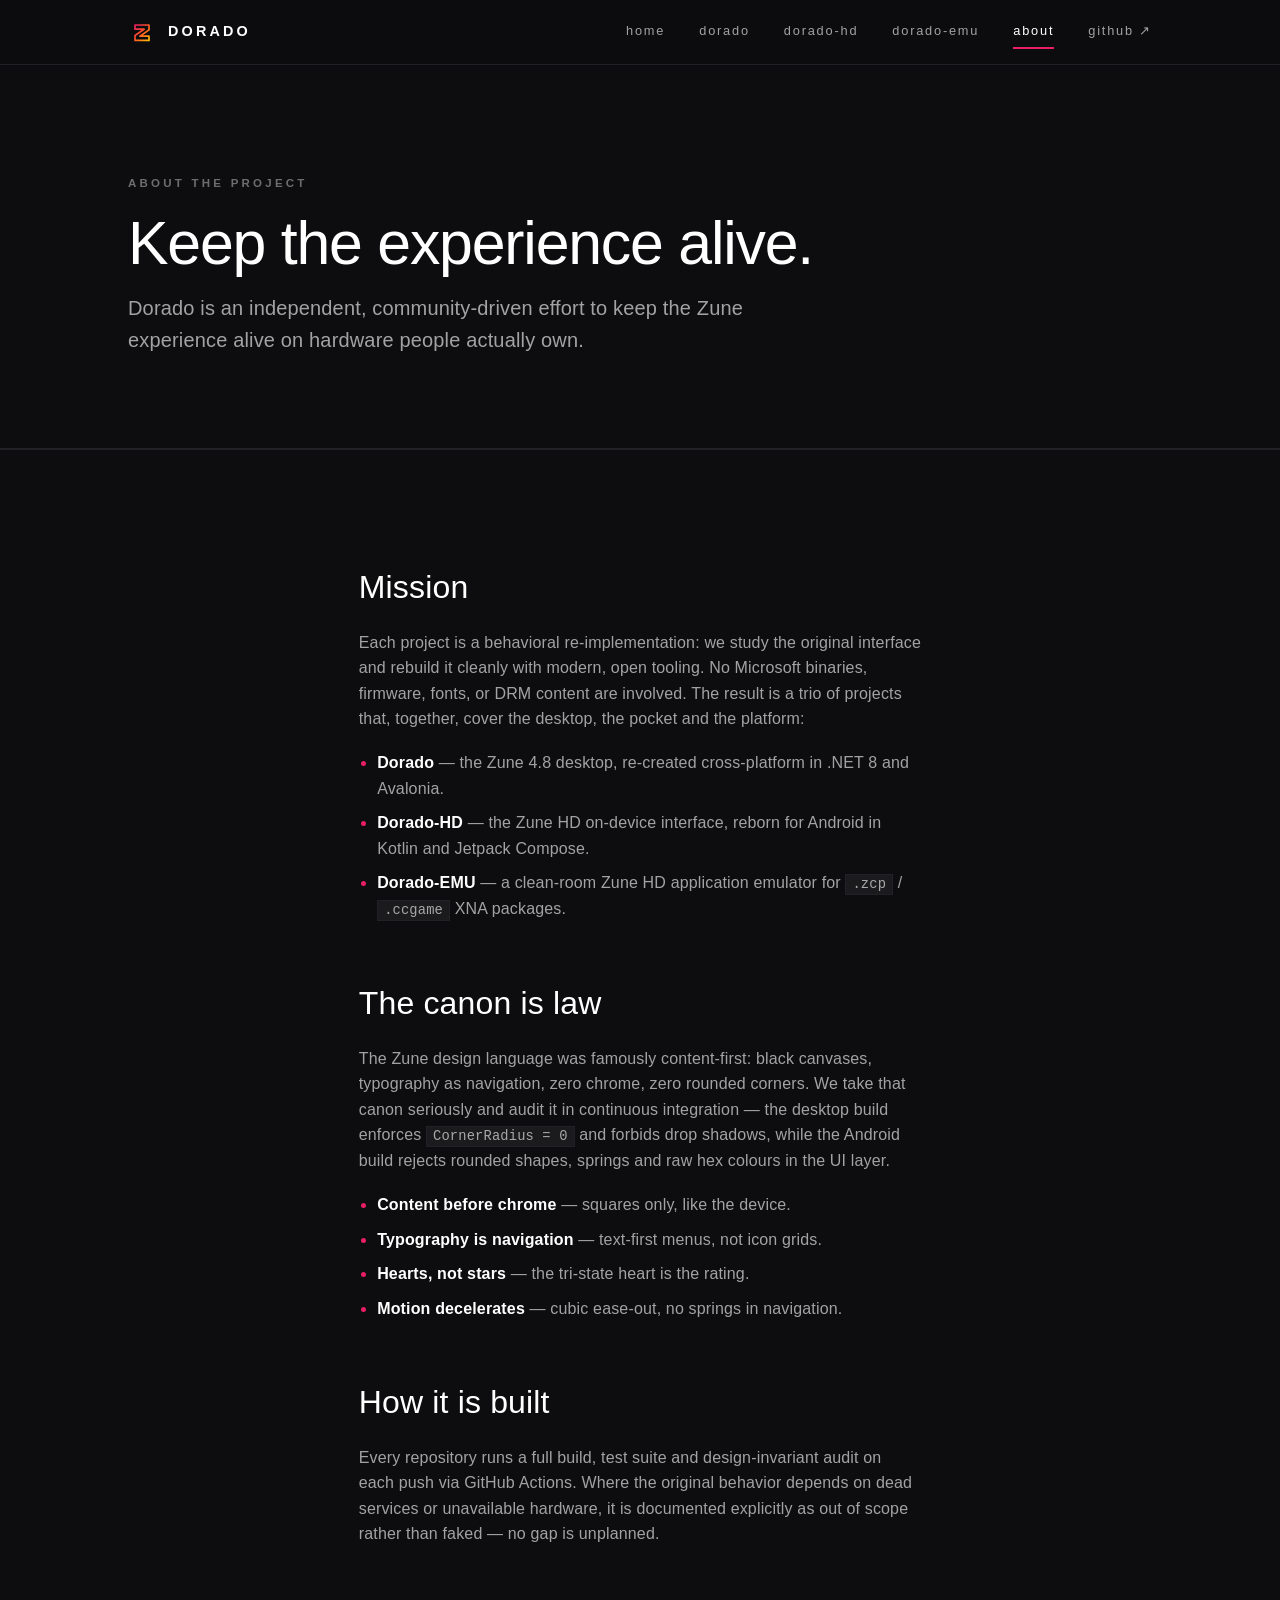
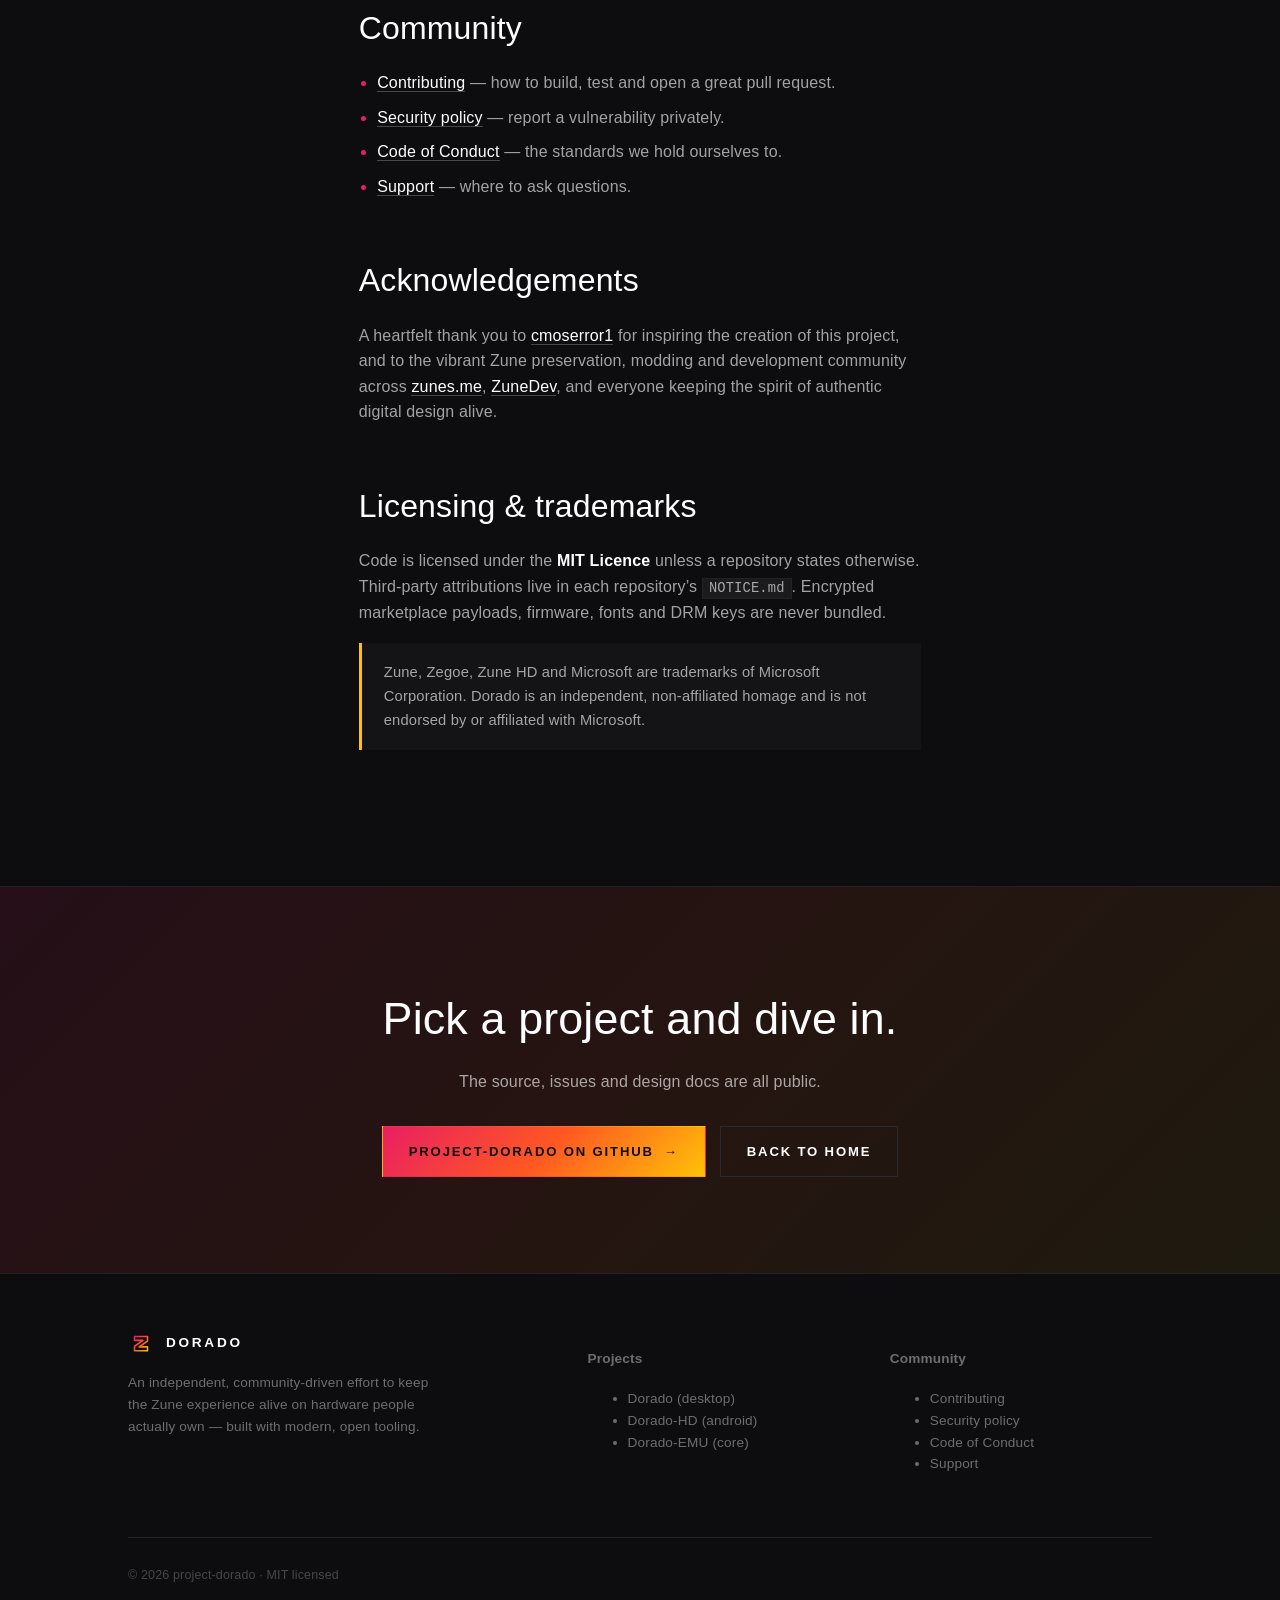
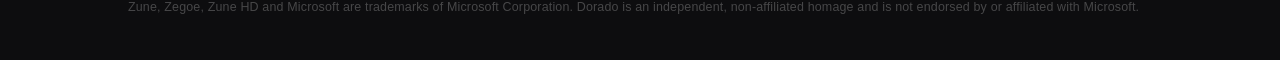
==== about/index.html @ 7b0f5630 "feat: initial Dorado organization website Hand-crafted static site for project-dorado, served at dor" ====
<!DOCTYPE html>
<html lang="en">
<head>
  <meta charset="utf-8" />
  <meta name="viewport" content="width=device-width, initial-scale=1" />
  <title>About — Dorado</title>
  <meta name="description" content="Dorado is an independent, community-driven effort to keep the Zune experience alive on modern hardware — behavioral re-implementations built with open tooling, bundling no Microsoft content." />
  <link rel="canonical" href="https://dorado.org.uk/about/" />

  <meta property="og:type" content="website" />
  <meta property="og:site_name" content="Dorado" />
  <meta property="og:title" content="About — Dorado" />
  <meta property="og:description" content="An independent, non-affiliated homage to the Zune experience." />
  <meta property="og:url" content="https://dorado.org.uk/about/" />
  <meta property="og:image" content="https://dorado.org.uk/assets/img/og-image.png" />
  <meta name="twitter:card" content="summary_large_image" />

  <meta name="theme-color" content="#0d0d0f" />
  <link rel="icon" href="/assets/img/favicon.svg" type="image/svg+xml" />
  <link rel="apple-touch-icon" href="/assets/img/avatar-512.png" />
  <link rel="stylesheet" href="/assets/css/site.css" />
</head>
<body>
  <a class="skip-link" href="#main">Skip to content</a>

  <header class="site-header">
    <div class="wrap site-header__inner">
      <a class="brand" href="/">
        <img src="/assets/img/mark.svg" alt="" width="28" height="28" />
        Dorado
      </a>
      <button class="nav__toggle" type="button" aria-expanded="false" aria-controls="primary-nav" aria-label="Toggle navigation menu">
        <span></span>
      </button>
      <nav id="primary-nav" class="nav" aria-label="Primary">
        <a class="nav__link" href="/">home</a>
        <a class="nav__link" href="/projects/dorado.html">dorado</a>
        <a class="nav__link" href="/projects/dorado-hd.html">dorado-hd</a>
        <a class="nav__link" href="/projects/dorado-emu.html">dorado-emu</a>
        <a class="nav__link" href="/about/" aria-current="page">about</a>
        <a class="nav__link" href="https://github.com/project-dorado" rel="noopener">github&nbsp;&#8599;</a>
      </nav>
    </div>
  </header>

  <main id="main">
    <section class="page-hero">
      <div class="wrap">
        <p class="eyebrow">About the project</p>
        <h1 class="page-hero__title">Keep the experience alive.</h1>
        <p class="page-hero__lead">
          Dorado is an independent, community-driven effort to keep the Zune experience
          alive on hardware people actually own.
        </p>
      </div>
    </section>

    <section class="section">
      <div class="wrap prose">
        <h2>Mission</h2>
        <p>
          Each project is a behavioral re-implementation: we study the original interface
          and rebuild it cleanly with modern, open tooling. No Microsoft binaries, firmware,
          fonts, or DRM content are involved. The result is a trio of projects that, together,
          cover the desktop, the pocket and the platform:
        </p>
        <ul>
          <li><strong>Dorado</strong> &mdash; the Zune 4.8 desktop, re-created cross-platform in .NET 8 and Avalonia.</li>
          <li><strong>Dorado-HD</strong> &mdash; the Zune HD on-device interface, reborn for Android in Kotlin and Jetpack Compose.</li>
          <li><strong>Dorado-EMU</strong> &mdash; a clean-room Zune HD application emulator for <code>.zcp</code> / <code>.ccgame</code> XNA packages.</li>
        </ul>

        <h2>The canon is law</h2>
        <p>
          The Zune design language was famously content-first: black canvases, typography as
          navigation, zero chrome, zero rounded corners. We take that canon seriously and
          audit it in continuous integration &mdash; the desktop build enforces
          <code>CornerRadius = 0</code> and forbids drop shadows, while the Android build
          rejects rounded shapes, springs and raw hex colours in the UI layer.
        </p>
        <ul>
          <li><strong>Content before chrome</strong> &mdash; squares only, like the device.</li>
          <li><strong>Typography is navigation</strong> &mdash; text-first menus, not icon grids.</li>
          <li><strong>Hearts, not stars</strong> &mdash; the tri-state heart is the rating.</li>
          <li><strong>Motion decelerates</strong> &mdash; cubic ease-out, no springs in navigation.</li>
        </ul>

        <h2>How it is built</h2>
        <p>
          Every repository runs a full build, test suite and design-invariant audit on each
          push via GitHub Actions. Where the original behavior depends on dead services or
          unavailable hardware, it is documented explicitly as out of scope rather than
          faked &mdash; no gap is unplanned.
        </p>

        <h2>Community</h2>
        <ul>
          <li><a href="https://github.com/project-dorado/.github/blob/main/CONTRIBUTING.md" rel="noopener">Contributing</a> &mdash; how to build, test and open a great pull request.</li>
          <li><a href="https://github.com/project-dorado/.github/blob/main/SECURITY.md" rel="noopener">Security policy</a> &mdash; report a vulnerability privately.</li>
          <li><a href="https://github.com/project-dorado/.github/blob/main/CODE_OF_CONDUCT.md" rel="noopener">Code of Conduct</a> &mdash; the standards we hold ourselves to.</li>
          <li><a href="https://github.com/project-dorado/.github/blob/main/SUPPORT.md" rel="noopener">Support</a> &mdash; where to ask questions.</li>
        </ul>

        <h2>Acknowledgements</h2>
        <p>
          A heartfelt thank you to <a href="https://github.com/cmoserror1" rel="noopener">cmoserror1</a>
          for inspiring the creation of this project, and to the vibrant Zune preservation,
          modding and development community across <a href="https://zunes.me" rel="noopener">zunes.me</a>,
          <a href="https://github.com/ZuneDev" rel="noopener">ZuneDev</a>, and everyone keeping
          the spirit of authentic digital design alive.
        </p>

        <h2>Licensing &amp; trademarks</h2>
        <p>
          Code is licensed under the <strong>MIT Licence</strong> unless a repository states
          otherwise. Third-party attributions live in each repository&rsquo;s
          <code>NOTICE.md</code>. Encrypted marketplace payloads, firmware, fonts and DRM keys
          are never bundled.
        </p>
        <div class="note">
          Zune, Zegoe, Zune HD and Microsoft are trademarks of Microsoft Corporation.
          Dorado is an independent, non-affiliated homage and is not endorsed by or
          affiliated with Microsoft.
        </div>
      </div>
    </section>

    <section class="cta-band">
      <div class="wrap cta-band__inner">
        <h2>Pick a project and dive in.</h2>
        <p>The source, issues and design docs are all public.</p>
        <div class="hero__cta">
          <a class="btn btn--primary" href="https://github.com/project-dorado" rel="noopener">project-dorado on GitHub <span class="btn__arrow">&#8594;</span></a>
          <a class="btn" href="/">Back to home</a>
        </div>
      </div>
    </section>
  </main>

  <footer class="site-footer">
    <div class="wrap">
      <div class="footer__grid">
        <div class="footer__brand-col">
          <div class="footer__brand">
            <img src="/assets/img/mark.svg" alt="" width="26" height="26" />
            Dorado
          </div>
          <p class="footer__about">
            An independent, community-driven effort to keep the Zune experience alive on
            hardware people actually own &mdash; built with modern, open tooling.
          </p>
        </div>
        <div>
          <h4>Projects</h4>
          <ul>
            <li><a href="/projects/dorado.html">Dorado (desktop)</a></li>
            <li><a href="/projects/dorado-hd.html">Dorado-HD (android)</a></li>
            <li><a href="/projects/dorado-emu.html">Dorado-EMU (core)</a></li>
          </ul>
        </div>
        <div>
          <h4>Community</h4>
          <ul>
            <li><a href="https://github.com/project-dorado/.github/blob/main/CONTRIBUTING.md" rel="noopener">Contributing</a></li>
            <li><a href="https://github.com/project-dorado/.github/blob/main/SECURITY.md" rel="noopener">Security policy</a></li>
            <li><a href="https://github.com/project-dorado/.github/blob/main/CODE_OF_CONDUCT.md" rel="noopener">Code of Conduct</a></li>
            <li><a href="https://github.com/project-dorado/.github/blob/main/SUPPORT.md" rel="noopener">Support</a></li>
          </ul>
        </div>
      </div>
      <div class="footer__legal">
        <span>&copy; <span data-year>2026</span> project-dorado &middot; MIT licensed</span>
        <span>
          Zune, Zegoe, Zune HD and Microsoft are trademarks of Microsoft Corporation.
          Dorado is an independent, non-affiliated homage and is not endorsed by or
          affiliated with Microsoft.
        </span>
      </div>
    </div>
  </footer>

  <script src="/assets/js/site.js" defer></script>
</body>
</html>
---- assets/css/site.css ----
/* ==========================================================================
   Dorado — project-dorado.github.io
   The Zune 4.8 / Zune HD "Metro" canon, applied to the web.
   Content before chrome. Zero corner radius. Opacity carries state.
   ========================================================================== */

:root {
  /* Surfaces */
  --bg: #0d0d0f;
  --surface: #141416;
  --surface-elevated: #18181b;
  --tile: #1b1b1e;
  --tile-hover: #232327;
  --border: #2a2a2e;
  --border-subtle: #222226;

  /* Text (white only, opacity = state) */
  --text: #ffffff;
  --text-secondary: rgba(255, 255, 255, 0.62);
  --text-tertiary: rgba(255, 255, 255, 0.4);
  --text-faint: rgba(255, 255, 255, 0.24);

  /* Signature loop gradient */
  --pink: #e91e63;
  --orange: #ff5722;
  --amber: #ffc107;
  --grad: linear-gradient(135deg, #e91e63 0%, #ff5722 50%, #ffc107 100%);
  --grad-soft: linear-gradient(135deg, rgba(233, 30, 99, 0.16), rgba(255, 87, 34, 0.14), rgba(255, 193, 7, 0.1));

  /* Per-project accents */
  --accent-dorado: #fa2a55;
  --accent-hd: #1ba1e2;
  --accent-emu: #f09609;

  /* Motion */
  --ease-out: cubic-bezier(0.16, 1, 0.3, 1);
  --dur: 320ms;
  --dur-fast: 180ms;

  /* Type */
  --font-sans: "Segoe UI", Selawik, Inter, -apple-system, BlinkMacSystemFont, "Helvetica Neue", Arial, sans-serif;

  /* Layout */
  --wrap: 1120px;
  --gutter: clamp(20px, 5vw, 48px);
}

*,
*::before,
*::after {
  box-sizing: border-box;
}

html {
  scroll-behavior: smooth;
  -webkit-text-size-adjust: 100%;
}

body {
  margin: 0;
  background: var(--bg);
  color: var(--text);
  font-family: var(--font-sans);
  font-weight: 300;
  line-height: 1.6;
  letter-spacing: 0.01em;
  -webkit-font-smoothing: antialiased;
  text-rendering: optimizeLegibility;
  overflow-x: hidden;
}

img,
svg {
  display: block;
  max-width: 100%;
}

a {
  color: inherit;
  text-decoration: none;
}

/* --------------------------------------------------------------------------
   Accessibility helpers
   -------------------------------------------------------------------------- */

.skip-link {
  position: absolute;
  left: 12px;
  top: -60px;
  z-index: 100;
  padding: 10px 18px;
  background: var(--text);
  color: var(--bg);
  font-weight: 600;
  transition: top var(--dur-fast) var(--ease-out);
}

.skip-link:focus {
  top: 12px;
}

:focus-visible {
  outline: 2px solid var(--amber);
  outline-offset: 3px;
}

.visually-hidden {
  position: absolute !important;
  width: 1px;
  height: 1px;
  padding: 0;
  margin: -1px;
  overflow: hidden;
  clip: rect(0 0 0 0);
  white-space: nowrap;
  border: 0;
}

/* --------------------------------------------------------------------------
   Layout primitives
   -------------------------------------------------------------------------- */

.wrap {
  width: 100%;
  max-width: var(--wrap);
  margin-inline: auto;
  padding-inline: var(--gutter);
}

.section {
  padding-block: clamp(64px, 9vw, 112px);
  border-top: 1px solid var(--border-subtle);
}

.section:first-of-type {
  border-top: 0;
}

.eyebrow {
  display: inline-block;
  font-size: 0.72rem;
  font-weight: 600;
  letter-spacing: 0.28em;
  text-transform: uppercase;
  color: var(--text-tertiary);
  margin: 0 0 20px;
}

.section__title {
  margin: 0 0 16px;
  font-size: clamp(1.9rem, 4.5vw, 3rem);
  font-weight: 200;
  line-height: 1.08;
  letter-spacing: -0.01em;
}

.section__lead {
  margin: 0 0 48px;
  max-width: 62ch;
  font-size: clamp(1rem, 1.6vw, 1.125rem);
  color: var(--text-secondary);
}

.grad-text {
  background: var(--grad);
  -webkit-background-clip: text;
  background-clip: text;
  color: transparent;
}

/* --------------------------------------------------------------------------
   Header / pivot nav
   -------------------------------------------------------------------------- */

.site-header {
  position: sticky;
  top: 0;
  z-index: 50;
  background: rgba(13, 13, 15, 0.82);
  backdrop-filter: blur(14px);
  -webkit-backdrop-filter: blur(14px);
  border-bottom: 1px solid var(--border-subtle);
}

.site-header__inner {
  display: flex;
  align-items: center;
  justify-content: space-between;
  min-height: 64px;
  gap: 24px;
}

.brand {
  display: flex;
  align-items: center;
  gap: 12px;
  font-weight: 600;
  letter-spacing: 0.22em;
  text-transform: uppercase;
  font-size: 0.9rem;
}

.brand img {
  width: 28px;
  height: 28px;
}

.nav {
  display: flex;
  align-items: center;
  gap: clamp(16px, 3vw, 34px);
}

.nav__link {
  font-size: 0.8rem;
  font-weight: 500;
  letter-spacing: 0.14em;
  text-transform: lowercase;
  color: var(--text-secondary);
  padding-block: 6px;
  border-bottom: 2px solid transparent;
  transition: color var(--dur-fast) var(--ease-out), border-color var(--dur-fast) var(--ease-out);
}

.nav__link:hover,
.nav__link:focus-visible {
  color: var(--text);
}

.nav__link[aria-current="page"],
.nav__link.is-active {
  color: var(--text);
  border-bottom-color: var(--pink);
}

.nav__toggle {
  display: none;
  width: 44px;
  height: 44px;
  background: none;
  border: 1px solid var(--border);
  color: var(--text);
  cursor: pointer;
  align-items: center;
  justify-content: center;
  padding: 0;
}

.nav__toggle span,
.nav__toggle span::before,
.nav__toggle span::after {
  display: block;
  width: 20px;
  height: 2px;
  background: currentColor;
  position: relative;
  transition: transform var(--dur-fast) var(--ease-out), opacity var(--dur-fast) var(--ease-out);
}

.nav__toggle span::before,
.nav__toggle span::after {
  content: "";
  position: absolute;
  left: 0;
}

.nav__toggle span::before {
  top: -6px;
}

.nav__toggle span::after {
  top: 6px;
}

.nav__toggle[aria-expanded="true"] span {
  background: transparent;
}

.nav__toggle[aria-expanded="true"] span::before {
  transform: translateY(6px) rotate(45deg);
}

.nav__toggle[aria-expanded="true"] span::after {
  transform: translateY(-6px) rotate(-45deg);
}

/* --------------------------------------------------------------------------
   Hero
   -------------------------------------------------------------------------- */

.hero {
  position: relative;
  overflow: hidden;
  padding-block: clamp(80px, 13vw, 160px) clamp(72px, 11vw, 140px);
}

.hero::before {
  content: "";
  position: absolute;
  inset: -20% -10% auto -10%;
  height: 90%;
  background:
    radial-gradient(60% 60% at 20% 30%, rgba(233, 30, 99, 0.22), transparent 70%),
    radial-gradient(50% 50% at 75% 20%, rgba(255, 87, 34, 0.16), transparent 70%),
    radial-gradient(45% 45% at 55% 60%, rgba(255, 193, 7, 0.1), transparent 70%);
  pointer-events: none;
}

.hero__inner {
  position: relative;
  display: grid;
  gap: clamp(40px, 6vw, 72px);
  align-items: center;
}

.hero__mark {
  width: clamp(96px, 14vw, 168px);
  height: auto;
}

.hero__title {
  margin: 0 0 20px;
  font-size: clamp(2.8rem, 9vw, 6rem);
  font-weight: 200;
  line-height: 0.98;
  letter-spacing: -0.02em;
}

.hero__subtitle {
  margin: 0 0 36px;
  max-width: 56ch;
  font-size: clamp(1.05rem, 2.2vw, 1.4rem);
  font-weight: 300;
  color: var(--text-secondary);
}

.hero__cta {
  display: flex;
  flex-wrap: wrap;
  gap: 14px;
}

/* --------------------------------------------------------------------------
   Buttons
   -------------------------------------------------------------------------- */

.btn {
  display: inline-flex;
  align-items: center;
  gap: 10px;
  padding: 14px 26px;
  font-size: 0.82rem;
  font-weight: 600;
  letter-spacing: 0.14em;
  text-transform: uppercase;
  border: 1px solid var(--border);
  color: var(--text);
  background: transparent;
  cursor: pointer;
  transition: background var(--dur-fast) var(--ease-out), border-color var(--dur-fast) var(--ease-out), transform var(--dur-fast) var(--ease-out);
}

.btn:hover,
.btn:focus-visible {
  background: var(--tile-hover);
  border-color: var(--text-tertiary);
}

.btn:active {
  transform: translateY(1px);
}

.btn--primary {
  border-color: transparent;
  background: var(--grad);
  color: #0d0d0f;
}

.btn--primary:hover,
.btn--primary:focus-visible {
  background: var(--grad);
  filter: brightness(1.06);
}

.btn--ghost {
  border-color: transparent;
  padding-inline: 0;
  color: var(--text-secondary);
}

.btn--ghost:hover,
.btn--ghost:focus-visible {
  background: transparent;
  color: var(--text);
}

.btn__arrow {
  transition: transform var(--dur-fast) var(--ease-out);
}

.btn:hover .btn__arrow {
  transform: translateX(4px);
}

/* --------------------------------------------------------------------------
   Cards / grids
   -------------------------------------------------------------------------- */

.grid {
  display: grid;
  gap: 20px;
}

.grid--3 {
  grid-template-columns: repeat(3, 1fr);
}

.grid--2 {
  grid-template-columns: repeat(2, 1fr);
}

.card {
  position: relative;
  display: flex;
  flex-direction: column;
  padding: 32px 30px 30px;
  background: var(--surface);
  border: 1px solid var(--border-subtle);
  transition: background var(--dur) var(--ease-out), border-color var(--dur) var(--ease-out), transform var(--dur) var(--ease-out);
}

.card::after {
  content: "";
  position: absolute;
  inset: 0 auto calc(100% - 3px) 0;
  width: 100%;
  height: 3px;
  background: var(--grad);
  transform: scaleX(0);
  transform-origin: left;
  transition: transform var(--dur) var(--ease-out);
}

.card:hover,
.card:focus-within {
  background: var(--surface-elevated);
  border-color: var(--border);
  transform: translateY(-3px);
}

.card:hover::after,
.card:focus-within::after {
  transform: scaleX(1);
}

.card--dorado::after { background: var(--accent-dorado); }
.card--hd::after { background: var(--accent-hd); }
.card--emu::after { background: var(--accent-emu); }

.card__icon {
  width: 56px;
  height: 56px;
  margin-bottom: 22px;
}

.card__title {
  margin: 0 0 4px;
  font-size: 1.4rem;
  font-weight: 400;
}

.card__meta {
  margin: 0 0 16px;
  font-size: 0.72rem;
  font-weight: 600;
  letter-spacing: 0.16em;
  text-transform: uppercase;
  color: var(--text-tertiary);
}

.card__body {
  margin: 0 0 26px;
  color: var(--text-secondary);
  font-size: 0.95rem;
}

.card__link {
  margin-top: auto;
  align-self: flex-start;
  font-size: 0.8rem;
  font-weight: 600;
  letter-spacing: 0.12em;
  text-transform: uppercase;
  color: var(--text);
  border-bottom: 1px solid var(--text-faint);
  padding-bottom: 3px;
  transition: border-color var(--dur-fast) var(--ease-out);
}

.card__link:hover,
.card__link:focus-visible {
  border-bottom-color: var(--pink);
}

/* --------------------------------------------------------------------------
   Stats / parity
   -------------------------------------------------------------------------- */

.stats {
  display: grid;
  grid-template-columns: repeat(4, 1fr);
  gap: 1px;
  background: var(--border-subtle);
  border: 1px solid var(--border-subtle);
}

.stat {
  padding: 30px 24px;
  background: var(--bg);
}

.stat__value {
  display: block;
  font-size: clamp(1.7rem, 3.5vw, 2.4rem);
  font-weight: 200;
  line-height: 1;
  margin-bottom: 10px;
}

.stat__label {
  font-size: 0.72rem;
  font-weight: 600;
  letter-spacing: 0.18em;
  text-transform: uppercase;
  color: var(--text-tertiary);
}

/* --------------------------------------------------------------------------
   Feature list
   -------------------------------------------------------------------------- */

.features {
  display: grid;
  grid-template-columns: repeat(2, 1fr);
  gap: 1px;
  background: var(--border-subtle);
  border: 1px solid var(--border-subtle);
}

.feature {
  background: var(--bg);
  padding: 26px 28px;
}

.feature h3 {
  margin: 0 0 8px;
  font-size: 1rem;
  font-weight: 500;
  letter-spacing: 0.01em;
}

.feature p {
  margin: 0;
  font-size: 0.92rem;
  color: var(--text-secondary);
}

/* --------------------------------------------------------------------------
   Prose (project / about pages)
   -------------------------------------------------------------------------- */

.prose {
  max-width: 74ch;
}

.prose h2 {
  margin: 56px 0 16px;
  font-size: clamp(1.5rem, 3vw, 2rem);
  font-weight: 300;
}

.prose h2:first-child {
  margin-top: 0;
}

.prose h3 {
  margin: 34px 0 10px;
  font-size: 1.1rem;
  font-weight: 500;
}

.prose p {
  color: var(--text-secondary);
  margin: 0 0 18px;
}

.prose ul {
  margin: 0 0 22px;
  padding-left: 1.15rem;
  color: var(--text-secondary);
}

.prose li {
  margin-bottom: 9px;
}

.prose li::marker {
  color: var(--pink);
}

.prose strong {
  color: var(--text);
  font-weight: 600;
}

.prose a {
  color: var(--text);
  border-bottom: 1px solid var(--text-faint);
  transition: border-color var(--dur-fast) var(--ease-out);
}

.prose a:hover {
  border-bottom-color: var(--pink);
}

.prose code {
  font-family: "Cascadia Code", "SF Mono", ui-monospace, Menlo, Consolas, monospace;
  font-size: 0.86em;
  background: var(--tile);
  border: 1px solid var(--border-subtle);
  padding: 2px 6px;
}

pre {
  margin: 0 0 22px;
  padding: 20px 22px;
  overflow-x: auto;
  background: #08080a;
  border: 1px solid var(--border-subtle);
  font-family: "Cascadia Code", "SF Mono", ui-monospace, Menlo, Consolas, monospace;
  font-size: 0.85rem;
  line-height: 1.7;
  color: #e6e6e6;
}

pre code {
  background: none;
  border: 0;
  padding: 0;
  font-size: inherit;
  color: inherit;
}

/* Page masthead for inner pages */
.page-hero {
  padding-block: clamp(56px, 9vw, 104px) clamp(40px, 6vw, 64px);
  border-bottom: 1px solid var(--border-subtle);
}

.page-hero__mark {
  width: 72px;
  height: 72px;
  margin-bottom: 28px;
}

.page-hero__title {
  margin: 0 0 18px;
  font-size: clamp(2.2rem, 6vw, 3.8rem);
  font-weight: 200;
  line-height: 1.02;
  letter-spacing: -0.02em;
}

.page-hero__lead {
  margin: 0 0 28px;
  max-width: 60ch;
  font-size: clamp(1rem, 2vw, 1.25rem);
  color: var(--text-secondary);
}

/* Badge row */
.badges {
  display: flex;
  flex-wrap: wrap;
  gap: 8px;
  margin-bottom: 4px;
}

.badge {
  display: inline-block;
  padding: 6px 12px;
  font-size: 0.68rem;
  font-weight: 600;
  letter-spacing: 0.14em;
  text-transform: uppercase;
  color: var(--text-secondary);
  background: var(--tile);
  border: 1px solid var(--border-subtle);
}

.badge--pink { color: var(--pink); border-color: rgba(233, 30, 99, 0.4); }
.badge--hd { color: var(--accent-hd); border-color: rgba(27, 161, 226, 0.4); }
.badge--emu { color: var(--accent-emu); border-color: rgba(240, 150, 9, 0.4); }

/* Table */
.table-scroll {
  overflow-x: auto;
  border: 1px solid var(--border-subtle);
  margin-bottom: 22px;
}

table {
  width: 100%;
  border-collapse: collapse;
  font-size: 0.9rem;
}

th,
td {
  text-align: left;
  padding: 13px 18px;
  border-bottom: 1px solid var(--border-subtle);
  vertical-align: top;
}

th {
  font-size: 0.72rem;
  font-weight: 600;
  letter-spacing: 0.14em;
  text-transform: uppercase;
  color: var(--text-tertiary);
  background: var(--surface);
}

tbody tr:last-child td {
  border-bottom: 0;
}

td {
  color: var(--text-secondary);
}

td:first-child {
  color: var(--text);
  font-weight: 500;
}

/* Callout */
.note {
  margin: 0 0 24px;
  padding: 18px 22px;
  border-left: 3px solid var(--amber);
  background: var(--surface);
  color: var(--text-secondary);
  font-size: 0.92rem;
}

/* --------------------------------------------------------------------------
   CTA band
   -------------------------------------------------------------------------- */

.cta-band {
  position: relative;
  overflow: hidden;
  text-align: center;
  padding-block: clamp(56px, 9vw, 96px);
  border-top: 1px solid var(--border-subtle);
}

.cta-band::before {
  content: "";
  position: absolute;
  inset: 0;
  background: var(--grad-soft);
  opacity: 0.7;
  pointer-events: none;
}

.cta-band__inner {
  position: relative;
}

.cta-band h2 {
  margin: 0 0 14px;
  font-size: clamp(1.8rem, 4.5vw, 2.8rem);
  font-weight: 200;
}

.cta-band p {
  margin: 0 auto 32px;
  max-width: 52ch;
  color: var(--text-secondary);
}

.cta-band .hero__cta {
  justify-content: center;
}

/* --------------------------------------------------------------------------
   Footer
   -------------------------------------------------------------------------- */

.site-footer {
  padding-block: 56px 44px;
  border-top: 1px solid var(--border-subtle);
  color: var(--text-tertiary);
  font-size: 0.85rem;
}

.footer__grid {
  display: grid;
  grid-template-columns: 1.6fr 1fr 1fr;
  gap: 40px;
  margin-bottom: 48px;
}

.footer__brand {
  display: flex;
  align-items: center;
  gap: 12px;
  margin-bottom: 16px;
  color: var(--text);
  font-weight: 600;
  letter-spacing: 0.2em;
  text-transform: uppercase;
  font-size: 0.85rem;
}

.footer__brand img {
  width: 26px;
  height: 26px;
}

.footer__about {
  max-width: 42ch;
  color: var(--text-tertiary);
}

.footer h4 {
  margin: 0 0 16px;
  font-size: 0.72rem;
  font-weight: 600;
  letter-spacing: 0.16em;
  text-transform: uppercase;
  color: var(--text-secondary);
}

.footer ul {
  list-style: none;
  margin: 0;
  padding: 0;
}

.footer li {
  margin-bottom: 10px;
}

.footer a {
  color: var(--text-tertiary);
  transition: color var(--dur-fast) var(--ease-out);
}

.footer a:hover,
.footer a:focus-visible {
  color: var(--text);
}

.footer__legal {
  padding-top: 28px;
  border-top: 1px solid var(--border-subtle);
  display: flex;
  flex-wrap: wrap;
  gap: 12px 28px;
  justify-content: space-between;
  font-size: 0.78rem;
  color: var(--text-faint);
}

/* --------------------------------------------------------------------------
   404
   -------------------------------------------------------------------------- */

.error-page {
  min-height: 70vh;
  display: grid;
  place-items: center;
  text-align: center;
}

.error-page__code {
  font-size: clamp(4rem, 16vw, 10rem);
  font-weight: 200;
  line-height: 1;
  margin: 0 0 12px;
}

/* --------------------------------------------------------------------------
   Reveal on scroll
   -------------------------------------------------------------------------- */

.reveal {
  opacity: 0;
  transform: translateY(22px);
  transition: opacity 700ms var(--ease-out), transform 700ms var(--ease-out);
  will-change: opacity, transform;
}

.reveal.is-visible {
  opacity: 1;
  transform: none;
}

/* --------------------------------------------------------------------------
   Responsive
   -------------------------------------------------------------------------- */

@media (max-width: 900px) {
  .grid--3,
  .stats {
    grid-template-columns: repeat(2, 1fr);
  }

  .footer__grid {
    grid-template-columns: 1fr 1fr;
  }

  .footer__brand-col {
    grid-column: 1 / -1;
  }
}

@media (max-width: 720px) {
  .nav__toggle {
    display: flex;
  }

  .nav {
    position: fixed;
    inset: 64px 0 auto 0;
    flex-direction: column;
    align-items: stretch;
    gap: 0;
    padding: 8px var(--gutter) 24px;
    background: var(--bg);
    border-bottom: 1px solid var(--border-subtle);
    transform: translateY(-120%);
    transition: transform var(--dur) var(--ease-out);
  }

  .nav.is-open {
    transform: translateY(0);
  }

  .nav__link {
    padding: 16px 0;
    border-bottom: 1px solid var(--border-subtle);
    font-size: 0.95rem;
  }

  .nav__link[aria-current="page"],
  .nav__link.is-active {
    border-bottom-color: var(--border-subtle);
  }

  .grid--3,
  .grid--2,
  .stats,
  .features,
  .footer__grid {
    grid-template-columns: 1fr;
  }
}

@media (prefers-reduced-motion: reduce) {
  html {
    scroll-behavior: auto;
  }

  *,
  *::before,
  *::after {
    animation-duration: 0.001ms !important;
    transition-duration: 0.001ms !important;
  }

  .reveal {
    opacity: 1;
    transform: none;
  }
}
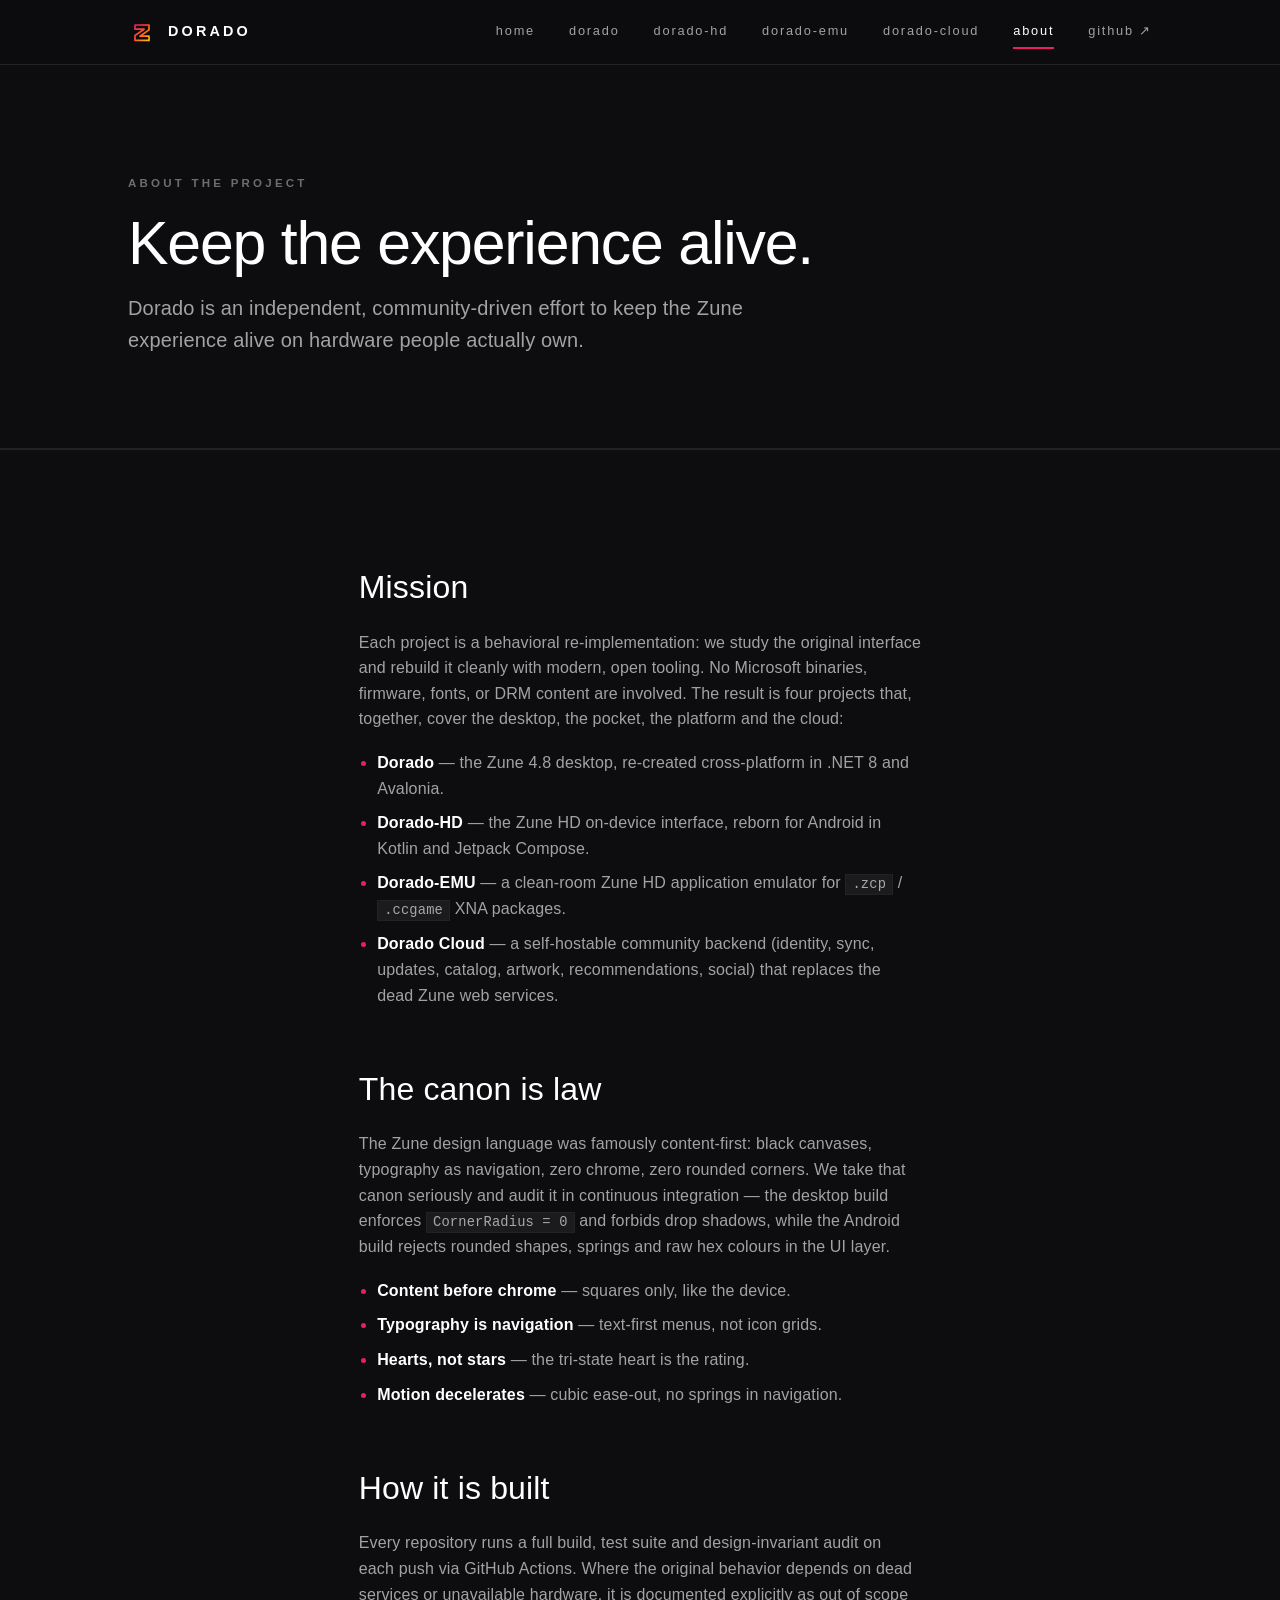
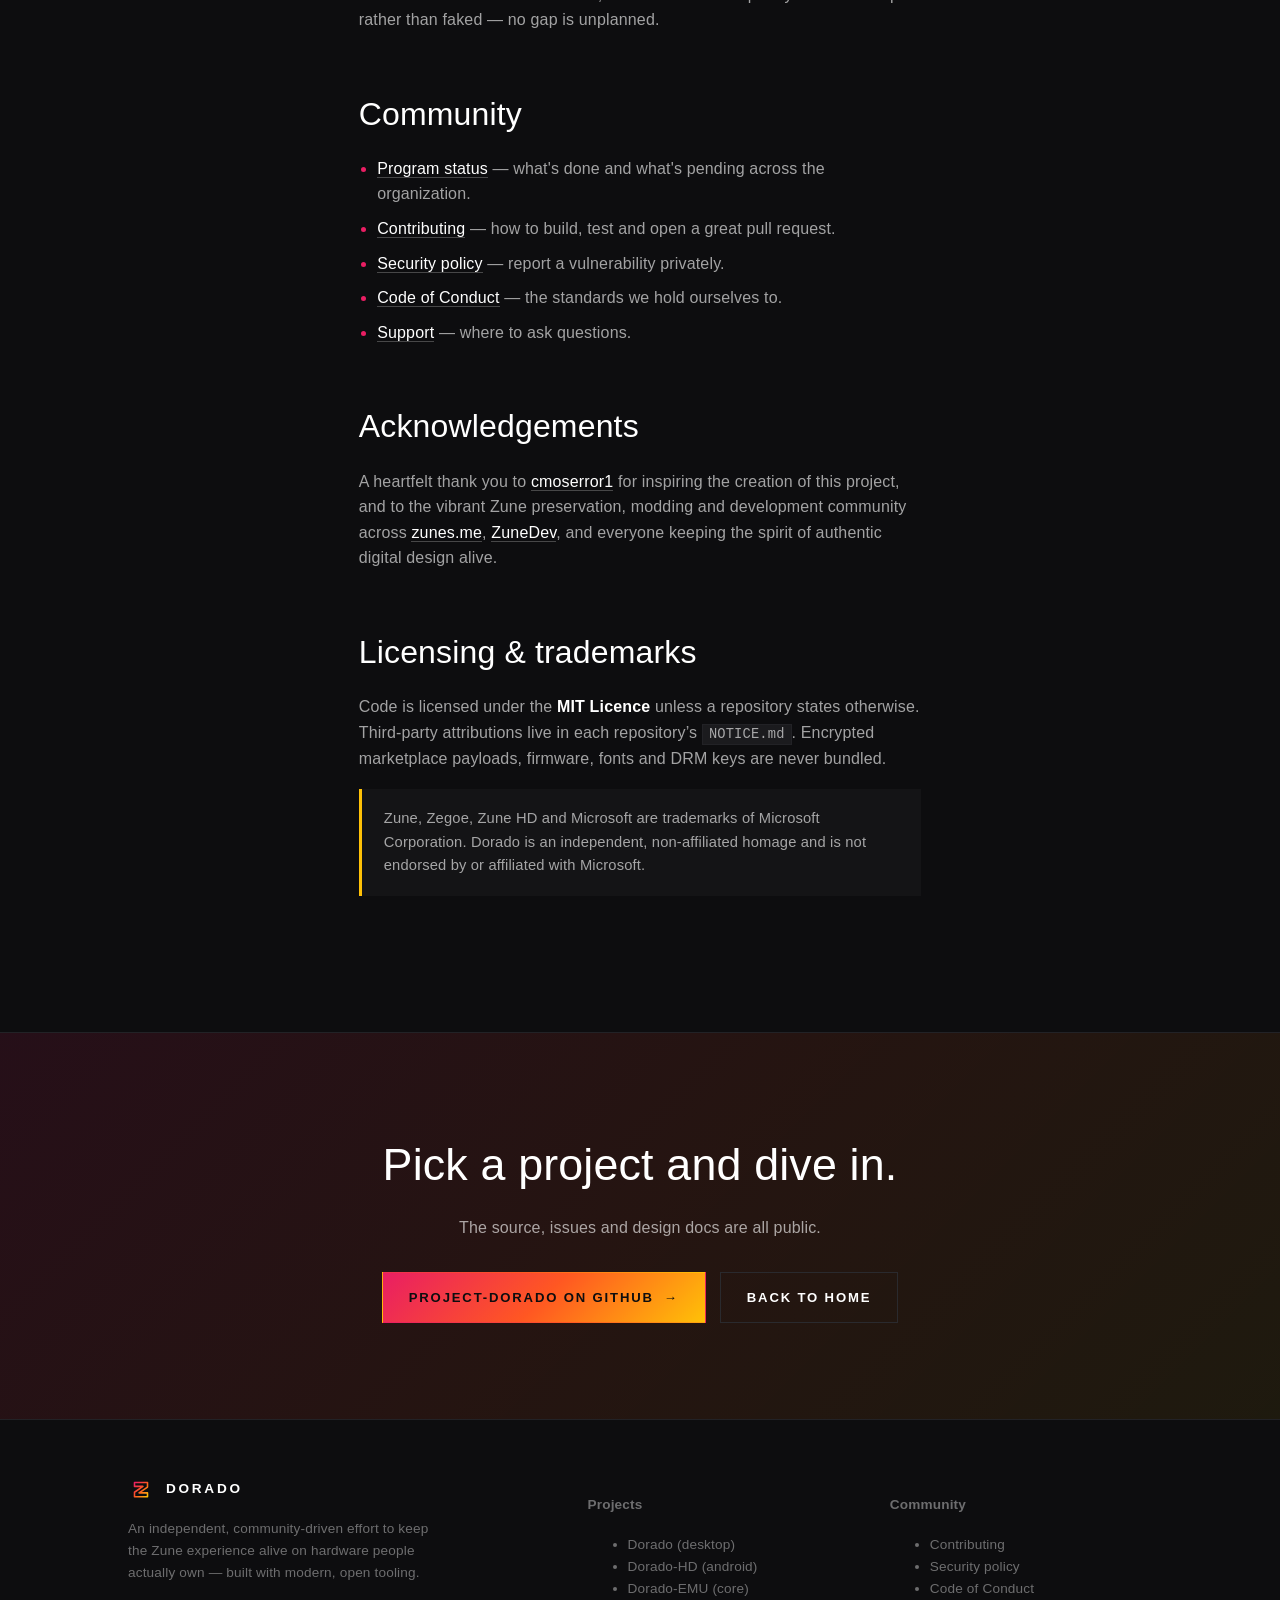
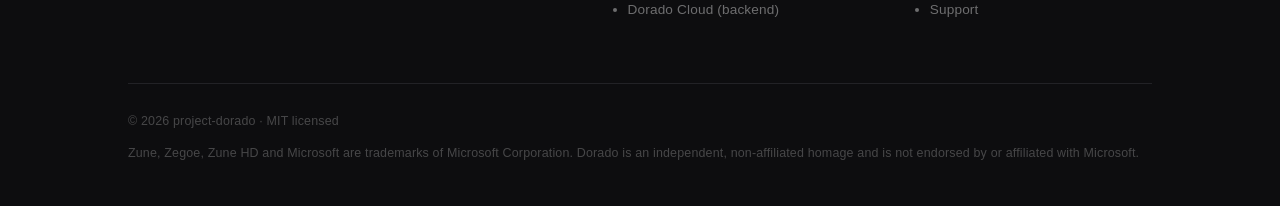
==== commit e1f2ca82: "docs(site): add Dorado Cloud page; refresh parity, tests and tech across site" ====
--- a/about/index.html
+++ b/about/index.html
@@ -37,6 +37,7 @@
         <a class="nav__link" href="/projects/dorado.html">dorado</a>
         <a class="nav__link" href="/projects/dorado-hd.html">dorado-hd</a>
         <a class="nav__link" href="/projects/dorado-emu.html">dorado-emu</a>
+        <a class="nav__link" href="/projects/dorado-cloud.html">dorado-cloud</a>
         <a class="nav__link" href="/about/" aria-current="page">about</a>
         <a class="nav__link" href="https://github.com/project-dorado" rel="noopener">github&nbsp;&#8599;</a>
       </nav>
@@ -61,13 +62,14 @@
         <p>
           Each project is a behavioral re-implementation: we study the original interface
           and rebuild it cleanly with modern, open tooling. No Microsoft binaries, firmware,
-          fonts, or DRM content are involved. The result is a trio of projects that, together,
-          cover the desktop, the pocket and the platform:
+          fonts, or DRM content are involved. The result is four projects that, together,
+          cover the desktop, the pocket, the platform and the cloud:
         </p>
         <ul>
           <li><strong>Dorado</strong> &mdash; the Zune 4.8 desktop, re-created cross-platform in .NET 8 and Avalonia.</li>
           <li><strong>Dorado-HD</strong> &mdash; the Zune HD on-device interface, reborn for Android in Kotlin and Jetpack Compose.</li>
           <li><strong>Dorado-EMU</strong> &mdash; a clean-room Zune HD application emulator for <code>.zcp</code> / <code>.ccgame</code> XNA packages.</li>
+          <li><strong>Dorado Cloud</strong> &mdash; a self-hostable community backend (identity, sync, updates, catalog, artwork, recommendations, social) that replaces the dead Zune web services.</li>
         </ul>
 
         <h2>The canon is law</h2>
@@ -95,6 +97,7 @@
 
         <h2>Community</h2>
         <ul>
+          <li><a href="https://github.com/project-dorado/.github/blob/main/STATUS.md" rel="noopener">Program status</a> &mdash; what's done and what's pending across the organization.</li>
           <li><a href="https://github.com/project-dorado/.github/blob/main/CONTRIBUTING.md" rel="noopener">Contributing</a> &mdash; how to build, test and open a great pull request.</li>
           <li><a href="https://github.com/project-dorado/.github/blob/main/SECURITY.md" rel="noopener">Security policy</a> &mdash; report a vulnerability privately.</li>
           <li><a href="https://github.com/project-dorado/.github/blob/main/CODE_OF_CONDUCT.md" rel="noopener">Code of Conduct</a> &mdash; the standards we hold ourselves to.</li>
@@ -156,6 +159,7 @@
             <li><a href="/projects/dorado.html">Dorado (desktop)</a></li>
             <li><a href="/projects/dorado-hd.html">Dorado-HD (android)</a></li>
             <li><a href="/projects/dorado-emu.html">Dorado-EMU (core)</a></li>
+            <li><a href="/projects/dorado-cloud.html">Dorado Cloud (backend)</a></li>
           </ul>
         </div>
         <div>
--- a/assets/css/site.css
+++ b/assets/css/site.css
@@ -31,6 +31,7 @@
   --accent-dorado: #fa2a55;
   --accent-hd: #1ba1e2;
   --accent-emu: #f09609;
+  --accent-cloud: #339933;
 
   /* Motion */
   --ease-out: cubic-bezier(0.16, 1, 0.3, 1);
@@ -420,6 +421,10 @@
   grid-template-columns: repeat(2, 1fr);
 }
 
+.grid--4 {
+  grid-template-columns: repeat(4, 1fr);
+}
+
 .card {
   position: relative;
   display: flex;
@@ -457,6 +462,7 @@
 .card--dorado::after { background: var(--accent-dorado); }
 .card--hd::after { background: var(--accent-hd); }
 .card--emu::after { background: var(--accent-emu); }
+.card--cloud::after { background: var(--accent-cloud); }
 
 .card__icon {
   width: 56px;
@@ -917,6 +923,7 @@
 
 @media (max-width: 900px) {
   .grid--3,
+  .grid--4,
   .stats {
     grid-template-columns: repeat(2, 1fr);
   }
@@ -965,6 +972,7 @@
 
   .grid--3,
   .grid--2,
+  .grid--4,
   .stats,
   .features,
   .footer__grid {
